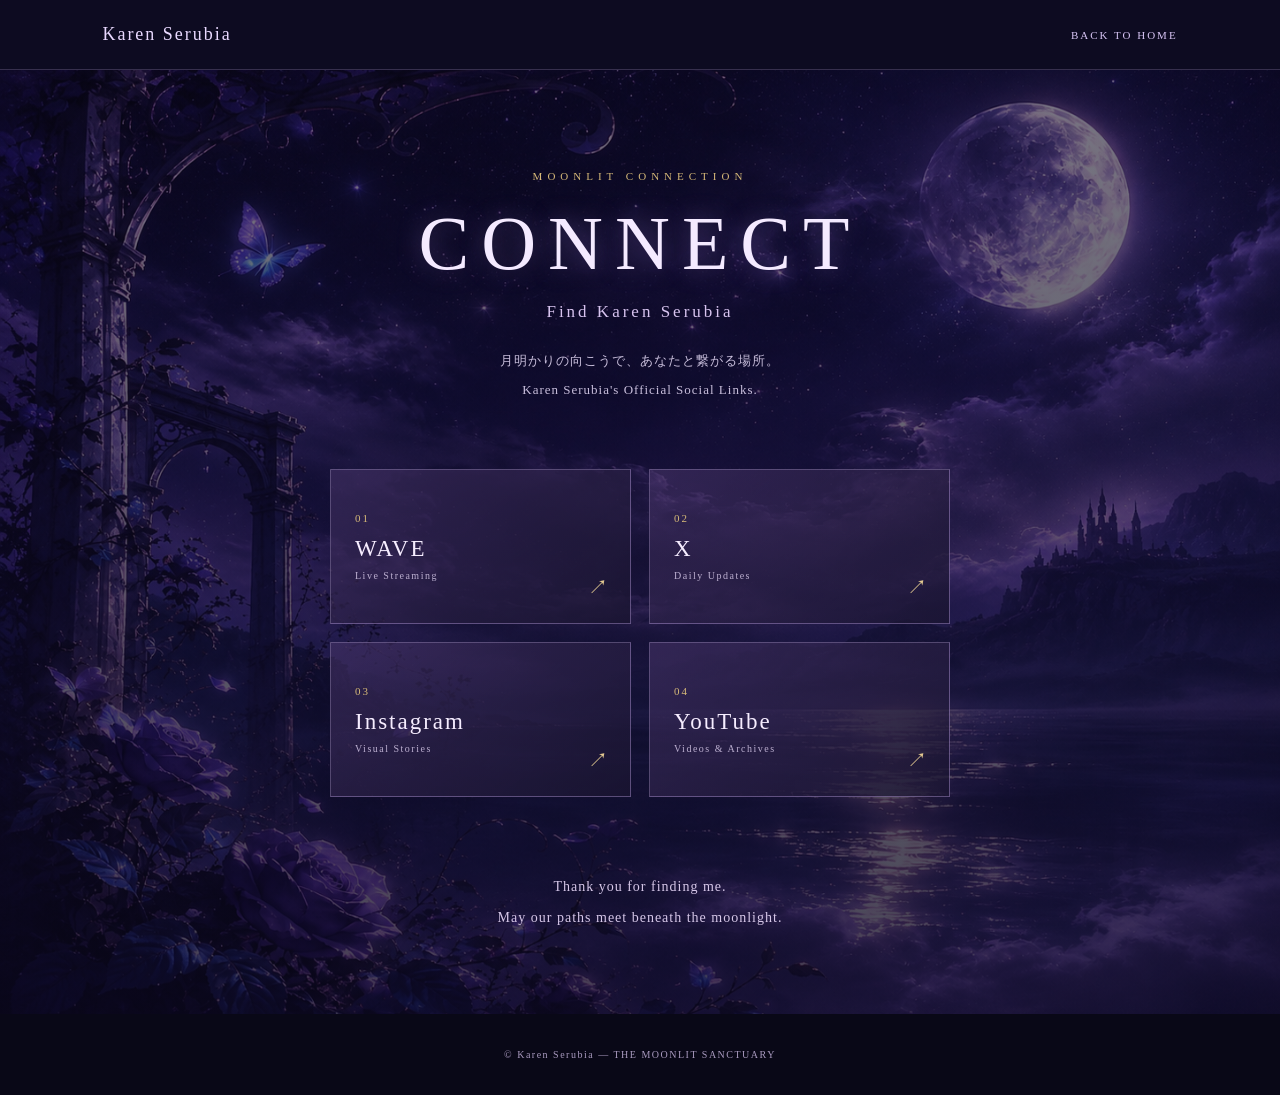
==== content.html @ e01d3e3f "Initial commit - Karen Serubia Website" ====
<!DOCTYPE html>
<html lang="ja">
<head>
  <meta charset="UTF-8">
  <meta name="viewport" content="width=device-width, initial-scale=1.0">
  <title>CONNECT | Karen Serubia</title>
  <meta name="description" content="Find Karen Serubia on social media.">
  <link rel="stylesheet" href="css/style.css">
  <link rel="stylesheet" href="css/content.css">
</head>

<body>

  <header class="connect-header">
    <a href="index.html" class="connect-logo">Karen Serubia</a>
    <a href="index.html" class="connect-back">BACK TO HOME</a>
  </header>

  <main class="connect-main">

    <section class="connect-hero">
      <span class="connect-eyebrow">MOONLIT CONNECTION</span>
      <h1>CONNECT</h1>
      <p class="connect-subtitle">Find Karen Serubia</p>
      <p class="connect-intro">
        月明かりの向こうで、あなたと繋がる場所。<br>
        Karen Serubia's Official Social Links.
      </p>
    </section>

    <section class="connect-links">

      <a class="connect-card" href="https://wavejp.onelink.me/cCTa/inappshareprofilejp?af_dp=wavelive%3A%2F%2F&w_user=ecd4c437-b8e3-474d-b31a-c574b41d177b" target="_blank" rel="noopener noreferrer">
        <span class="connect-number">01</span>
        <span class="connect-platform">WAVE</span>
        <span class="connect-description">Live Streaming</span>
        <span class="connect-arrow">↗</span>
      </a>

      <a class="connect-card" href="https://x.com/ks_greedyhope?s=11" target="_blank" rel="noopener noreferrer">
        <span class="connect-number">02</span>
        <span class="connect-platform">X</span>
        <span class="connect-description">Daily Updates</span>
        <span class="connect-arrow">↗</span>
      </a>

      <a class="connect-card" href="https://www.instagram.com/karenserubia_greedyhope?exln=MWFnZTltOWVjOWl5NA%3D%3D&utm_source=qr" target="_blank" rel="noopener noreferrer">
        <span class="connect-number">03</span>
        <span class="connect-platform">Instagram</span>
        <span class="connect-description">Visual Stories</span>
        <span class="connect-arrow">↗</span>
      </a>

      <a class="connect-card" href="https://youtube.com/@karenserubia?si=is0Ic-wHTHymAP7D" target="_blank" rel="noopener noreferrer">
        <span class="connect-number">04</span>
        <span class="connect-platform">YouTube</span>
        <span class="connect-description">Videos & Archives</span>
        <span class="connect-arrow">↗</span>
      </a>

    </section>

    <p class="connect-message">
      Thank you for finding me.<br>
      May our paths meet beneath the moonlight.
    </p>

  </main>

  <footer class="connect-footer">
    <p>© Karen Serubia — THE MOONLIT SANCTUARY</p>
  </footer>

</body>
</html>
---- css/style.css ----
@charset "UTF-8";
:root {
  --navy: #101329;
  --deep-violet: #24183b;
  --lavender: #c6a9e8;
  --moon-blue: #8ebBff;
  --gold: #b89a69;
  --ivory: #f1eaf1;
  --muted: #d8cddd;
}
* { box-sizing: border-box; }
html { min-width: 320px; background: var(--navy); }
body {
  margin: 0; color: var(--ivory); background: var(--navy);
  font-family: "Noto Serif JP", serif;
}
a { color: inherit; text-decoration: none; }
.site-shell { min-height: 100svh; overflow: hidden; }
.site-header {
  position: absolute; z-index: 20; inset: 0 0 auto;
  min-height: 82px; display: flex; align-items: center; justify-content: space-between;
  gap: 24px; padding: 12px clamp(18px, 4vw, 64px);
  background: linear-gradient(180deg, rgba(12,13,35,.88), rgba(12,13,35,.35));
  border-bottom: 1px solid rgba(184,154,105,.62);
}
.brand { display: inline-flex; align-items: center; gap: 10px; flex: 0 0 auto; }
.brand-moon { color: #e7d2a6; font-size: 48px; line-height: 1; text-shadow: 0 0 18px #b89a69; }
.brand-copy { display: flex; flex-direction: column; }
.brand-name { font: italic 500 clamp(25px, 2.5vw, 38px)/.95 "Cormorant Garamond", serif; letter-spacing: .02em; white-space: nowrap; }
.brand-tagline { margin-top: 7px; font: 10px "Cormorant Garamond", serif; letter-spacing: .22em; text-align: center; color: #dfcfb7; }
.global-nav { display: flex; align-items: center; justify-content: flex-end; gap: clamp(12px, 1.7vw, 28px); }
.global-nav a { position: relative; padding: 10px 0; font: 500 clamp(11px, 1.05vw, 15px) "Cormorant Garamond", serif; letter-spacing: .09em; white-space: nowrap; color: #f1eaf1; transition: color .25s ease; }
.global-nav a::after { content: ""; position: absolute; left: 50%; bottom: 2px; width: 0; height: 1px; background: var(--gold); transition: width .25s ease, left .25s ease; }
.global-nav a:hover, .global-nav a.active { color: #e4c8ff; }
.global-nav a:hover::after, .global-nav a.active::after { width: 100%; left: 0; }
.menu-toggle { display: none; }
.hero { position: relative; min-height: 100svh; isolation: isolate; overflow: hidden; background: #0b1029; }
.hero-image { position: absolute; z-index: -3; inset: 0; background: url("../images/home-hero.png") center 42% / cover no-repeat; transform: scale(1.015); animation: sceneBreath 18s ease-in-out infinite alternate; }
.hero-shade { position: absolute; z-index: -2; inset: 0; background: linear-gradient(90deg, rgba(10,12,35,.74) 0%, rgba(10,12,35,.48) 26%, rgba(10,12,35,.04) 58%, rgba(10,12,35,.16) 100%), linear-gradient(180deg, rgba(8,10,28,.12), transparent 45%, rgba(8,10,28,.28)); }
.ambient-glow { position: absolute; z-index: -1; inset: 0; pointer-events: none; background: radial-gradient(ellipse at 51% 40%, rgba(172,140,255,.10), transparent 38%); animation: glowPulse 10s ease-in-out infinite alternate; }
.welcome-panel { position: absolute; top: 19%; left: clamp(28px, 11vw, 170px); width: min(31vw, 430px); max-width: 430px; text-shadow: 0 2px 16px rgba(7,8,28,.9); }
.eyebrow { margin: 0 0 16px; color: #d8c4e7; font: 11px "Cormorant Garamond", serif; letter-spacing: .2em; }
.welcome-panel h1 { margin: 0 0 20px; font: 400 clamp(20px, 1.8vw, 28px)/1.65 "Noto Serif JP", serif; letter-spacing: .08em; }
.welcome-panel h1 span { display: inline-block; margin-bottom: 4px; color: #e5c8dc; font: italic 400 clamp(30px, 3.2vw, 46px)/1 "Cormorant Garamond", serif; letter-spacing: .01em; }
.welcome-panel p:not(.eyebrow):not(.signature) { margin: 17px 0; color: #f0e8f1; font-size: clamp(12px, 1vw, 15px); line-height: 2.05; letter-spacing: .06em; }
.ornament { display: flex; align-items: center; gap: 9px; width: 85%; margin: 13px 0 20px; color: var(--gold); }
.ornament i { height: 1px; flex: 1; background: linear-gradient(90deg, transparent, var(--gold), transparent); }
.ornament b { font-size: 18px; font-weight: 400; }
.signature { margin: 20px 0 0; color: #e8d1e8; font: italic 26px "Cormorant Garamond", serif; }
.signature span { color: var(--gold); font-size: 17px; }
.enter-button {
  position: absolute; left: 50%; bottom: 3.5%; transform: translateX(-50%);
  display: flex; flex-direction: column; align-items: center; justify-content: center;
  width: 228px; min-height: 82px; padding: 10px 18px;
  border: 1px solid rgba(213,180,126,.9); outline: 1px solid rgba(213,180,126,.35); outline-offset: 4px;
  background: linear-gradient(135deg, rgba(47,28,75,.92), rgba(24,18,52,.92));
  box-shadow: 0 0 26px rgba(151,111,208,.32), inset 0 0 20px rgba(197,169,232,.12);
  clip-path: polygon(8% 0,92% 0,100% 50%,92% 100%,8% 100%,0 50%);
  transition: filter .3s ease, transform .3s ease;
}
.enter-button:hover { filter: brightness(1.25); transform: translateX(-50%) translateY(-4px); }
.enter-small { color: #d8bd91; font: 10px "Cormorant Garamond", serif; letter-spacing: .2em; }
.enter-main { font: 500 25px/.95 "Cormorant Garamond", serif; letter-spacing: .14em; }
.enter-sub { margin-top: 3px; font: 11px "Cormorant Garamond", serif; letter-spacing: .18em; }
.music-box {
  position: absolute; right: clamp(20px, 4vw, 62px); bottom: 5%;
  width: min(330px, 28vw); padding: 12px 15px 10px;
  border: 1px solid rgba(184,154,105,.88); outline: 1px solid rgba(184,154,105,.28); outline-offset: 4px;
  background: rgba(14,15,39,.83); box-shadow: 0 8px 30px rgba(0,0,0,.25); backdrop-filter: blur(8px);
}
.music-heading { text-align: center; color: #e4d2ec; font: italic 17px "Cormorant Garamond", serif; letter-spacing: .04em; }
.music-heading span { color: #9c8bdb; font-size: 12px; }
.music-content { display: grid; grid-template-columns: 48px 1fr 38px; align-items: center; gap: 10px; margin-top: 10px; }
.album-art { display: grid; place-items: center; width: 48px; aspect-ratio: 1; border: 1px solid var(--gold); background: radial-gradient(circle, #8c78b6, #202448 65%, #101329); color: #f0d8a8; font-size: 25px; }
.track-info { display: flex; flex-direction: column; min-width: 0; }
.track-info strong { overflow: hidden; color: #f4eaf3; font: 500 15px "Cormorant Garamond", serif; text-overflow: ellipsis; white-space: nowrap; }
.track-info > span, .track-time, .music-footnote { color: #c9bfd0; font-size: 10px; }
.track-time { display: flex; justify-content: space-between; margin-top: 5px; font-family: "Cormorant Garamond", serif; }
.seek { width: 100%; height: 3px; margin: 5px 0 0; accent-color: #c6a9e8; cursor: pointer; }
.play-button { width: 36px; height: 36px; border: 1px solid var(--gold); border-radius: 50%; color: #fff; background: rgba(126,93,168,.6); cursor: pointer; transition: background .2s ease, transform .2s ease; }
.play-button:hover { background: #765b9d; transform: scale(1.06); }
.music-footnote { margin-top: 8px; text-align: center; opacity: .8; }
.butterfly { position: absolute; color: #a8c7ff; filter: drop-shadow(0 0 9px #76a9ff); pointer-events: none; animation: butterflyDrift 8s ease-in-out infinite; }
.butterfly-one { top: 27%; left: 7%; font-size: 27px; }
.butterfly-two { top: 48%; right: 8%; font-size: 21px; animation-delay: -3.5s; }
.bottom-caption { position: absolute; bottom: 16px; left: 50%; transform: translateX(-50%); color: rgba(235,220,241,.68); font: italic 12px "Cormorant Garamond", serif; letter-spacing: .12em; white-space: nowrap; }
@keyframes sceneBreath { from { transform: scale(1.015); } to { transform: scale(1.055); } }
@keyframes glowPulse { from { opacity: .45; } to { opacity: .9; } }
@keyframes butterflyDrift { 0%,100% { transform: translate(0,0) rotate(-7deg); } 50% { transform: translate(12px,-18px) rotate(7deg); } }

@media (max-width: 1100px) {
  .site-header { min-height: 74px; }
  .brand-moon { font-size: 40px; }
  .global-nav { gap: 12px; }
  .global-nav a { font-size: 11px; }
  .welcome-panel { left: 6%; width: 34%; }
  .music-box { width: 300px; }
}
@media (max-width: 760px) {
  .site-header { min-height: 68px; padding: 10px 18px; }
  .brand-moon { font-size: 37px; }
  .brand-name { font-size: 27px; }
  .brand-tagline { font-size: 8px; }
  .menu-toggle { display: flex; flex-direction: column; justify-content: center; gap: 6px; width: 42px; height: 42px; padding: 8px; border: 1px solid rgba(184,154,105,.65); background: rgba(16,19,41,.6); cursor: pointer; }
  .menu-toggle span { display: block; height: 1px; width: 100%; background: #f1eaf1; }
  .global-nav { position: absolute; top: 100%; left: 0; right: 0; display: none; flex-direction: column; align-items: stretch; gap: 0; padding: 12px 22px 18px; background: rgba(12,13,35,.96); border-bottom: 1px solid rgba(184,154,105,.55); }
  .global-nav.is-open { display: flex; }
  .global-nav a { padding: 12px 5px; font-size: 15px; border-bottom: 1px solid rgba(184,154,105,.16); }
  .global-nav a::after { display: none; }
  .hero { min-height: 920px; min-height: max(920px, 100svh); }
  .hero-image { background-position: 56% center; }
  .hero-shade { background: linear-gradient(180deg, rgba(9,11,31,.28), rgba(9,11,31,.08) 38%, rgba(9,11,31,.82) 72%, rgba(9,11,31,.94)); }
  .welcome-panel { top: 105px; left: 7%; width: 86%; max-width: 500px; text-align: center; }
  .eyebrow { margin-bottom: 8px; font-size: 9px; }
  .welcome-panel h1 { margin-bottom: 8px; font-size: 25px; line-height: 1.5; }
  .welcome-panel h1 span { font-size: 43px; }
  .ornament { width: 70%; margin: 8px auto 12px; }
  .welcome-panel p:not(.eyebrow):not(.signature) { margin: 9px 0; font-size: 11px; line-height: 1.85; }
  .signature { margin-top: 10px; font-size: 22px; }
  .enter-button { bottom: 155px; width: 205px; min-height: 70px; }
  .music-box { right: 50%; bottom: 35px; transform: translateX(50%); width: min(340px, 86vw); }
  .bottom-caption { display: none; }
  .butterfly-one { top: 43%; left: 5%; font-size: 20px; }
  .butterfly-two { top: 53%; right: 6%; font-size: 18px; }
}
@media (max-width: 390px) {
  .brand-name { font-size: 24px; }
  .welcome-panel { top: 100px; }
  .welcome-panel h1 { font-size: 22px; }
  .welcome-panel h1 span { font-size: 39px; }
  .welcome-panel p:not(.eyebrow):not(.signature) { font-size: 10px; }
  .enter-button { bottom: 153px; }
}
@media (prefers-reduced-motion: reduce) {
  *, *::before, *::after { animation-duration: .01ms !important; animation-iteration-count: 1 !important; scroll-behavior: auto !important; transition-duration: .01ms !important; }
}
---- css/content.css ----
/* =========================
   CONNECT PAGE
========================= */

.connect-header {
    width: 100%;
    padding: 24px 8%;
    display: flex;
    justify-content: space-between;
    align-items: center;
    border-bottom: 1px solid rgba(221, 190, 255, 0.2);
    background: rgba(13, 10, 32, 0.85);
  }
  
  .connect-logo {
    color: #e9d9ff;
    font-family: Georgia, serif;
    font-size: 18px;
    letter-spacing: 2px;
    text-decoration: none;
  }
  
  .connect-back {
    color: #d8c5f5;
    font-size: 11px;
    letter-spacing: 2px;
    text-decoration: none;
    transition: color 0.3s ease;
  }
  
  .connect-back:hover {
    color: #e9c982;
  }
  
  .connect-main {
    min-height: 85vh;
    padding: 100px 20px 80px;
    background:
      radial-gradient(ellipse at 50% 15%, rgba(105, 72, 151, 0.3), transparent 55%),
      linear-gradient(180deg, #17122f 0%, #0b0a1c 100%);
    color: #f5edff;
    text-align: center;
  }
  
  .connect-hero {
    margin: 0 auto 65px;
  }
  
  .connect-eyebrow {
    display: block;
    margin-bottom: 18px;
    color: #d6b978;
    font-size: 11px;
    letter-spacing: 5px;
  }
  
  .connect-hero h1 {
    margin: 0;
    font-family: Georgia, serif;
    font-size: clamp(42px, 8vw, 76px);
    font-weight: 400;
    letter-spacing: 12px;
    color: #f4eaff;
    text-shadow: 0 0 25px rgba(193, 156, 255, 0.35);
  }
  
  .connect-subtitle {
    margin: 15px 0 25px;
    color: #d8c4f0;
    font-family: Georgia, serif;
    font-size: 17px;
    letter-spacing: 3px;
  }
  
  .connect-intro {
    color: #c9bfdc;
    font-size: 13px;
    line-height: 2.2;
    letter-spacing: 1px;
  }
  
  .connect-links {
    width: min(100%, 620px);
    margin: 0 auto;
    display: grid;
    grid-template-columns: repeat(2, minmax(0, 1fr));
    gap: 18px;
  }
  
  .connect-card {
    position: relative;
    min-height: 155px;
    padding: 28px 24px;
    display: flex;
    flex-direction: column;
    align-items: flex-start;
    justify-content: center;
    overflow: hidden;
    border: 1px solid rgba(218, 192, 255, 0.3);
    background: linear-gradient(
      145deg,
      rgba(73, 53, 107, 0.55),
      rgba(25, 20, 48, 0.8)
    );
    color: #f6edff;
    text-align: left;
    text-decoration: none;
    transition: transform 0.35s ease, border-color 0.35s ease,
      box-shadow 0.35s ease;
  }
  
  .connect-card:hover {
    transform: translateY(-5px);
    border-color: #d8bd83;
    box-shadow: 0 10px 35px rgba(177, 139, 230, 0.2);
  }
  
  .connect-number {
    margin-bottom: 12px;
    color: #d6b978;
    font-family: Georgia, serif;
    font-size: 11px;
    letter-spacing: 2px;
  }
  
  .connect-platform {
    font-family: Georgia, serif;
    font-size: 23px;
    letter-spacing: 2px;
  }
  
  .connect-description {
    margin-top: 8px;
    color: #bdb0d1;
    font-size: 10px;
    letter-spacing: 1.5px;
  }
  
  .connect-arrow {
    position: absolute;
    right: 22px;
    bottom: 22px;
    color: #e4ca91;
    font-size: 20px;
  }
  
  .connect-message {
    margin: 75px auto 0;
    color: #d6c7e8;
    font-family: Georgia, serif;
    font-size: 14px;
    line-height: 2.2;
    letter-spacing: 1px;
  }
  
  .connect-footer {
    padding: 25px 15px;
    background: #090817;
    color: #a99abf;
    text-align: center;
    font-size: 10px;
    letter-spacing: 1.5px;
  }
  
  /* Mobile */
  
  @media (max-width: 600px) {
    .connect-header {
      padding: 20px 5%;
    }
  
    .connect-logo {
      font-size: 15px;
    }
  
    .connect-main {
      padding: 75px 18px 60px;
    }
  
    .connect-hero {
      margin-bottom: 45px;
    }
  
    .connect-hero h1 {
      letter-spacing: 7px;
    }
  
    .connect-links {
      grid-template-columns: 1fr;
      gap: 14px;
    }
  
    .connect-card {
      min-height: 130px;
    }
  
    .connect-message {
      margin-top: 55px;
    }
  }
/* CONNECT 背景画像 */

.connect-main {
  background:
    linear-gradient(
      rgba(11, 8, 30, 0.55),
      rgba(11, 8, 30, 0.75)
    ),
    url("../images/connect-background.png")
    center center / cover no-repeat;
}
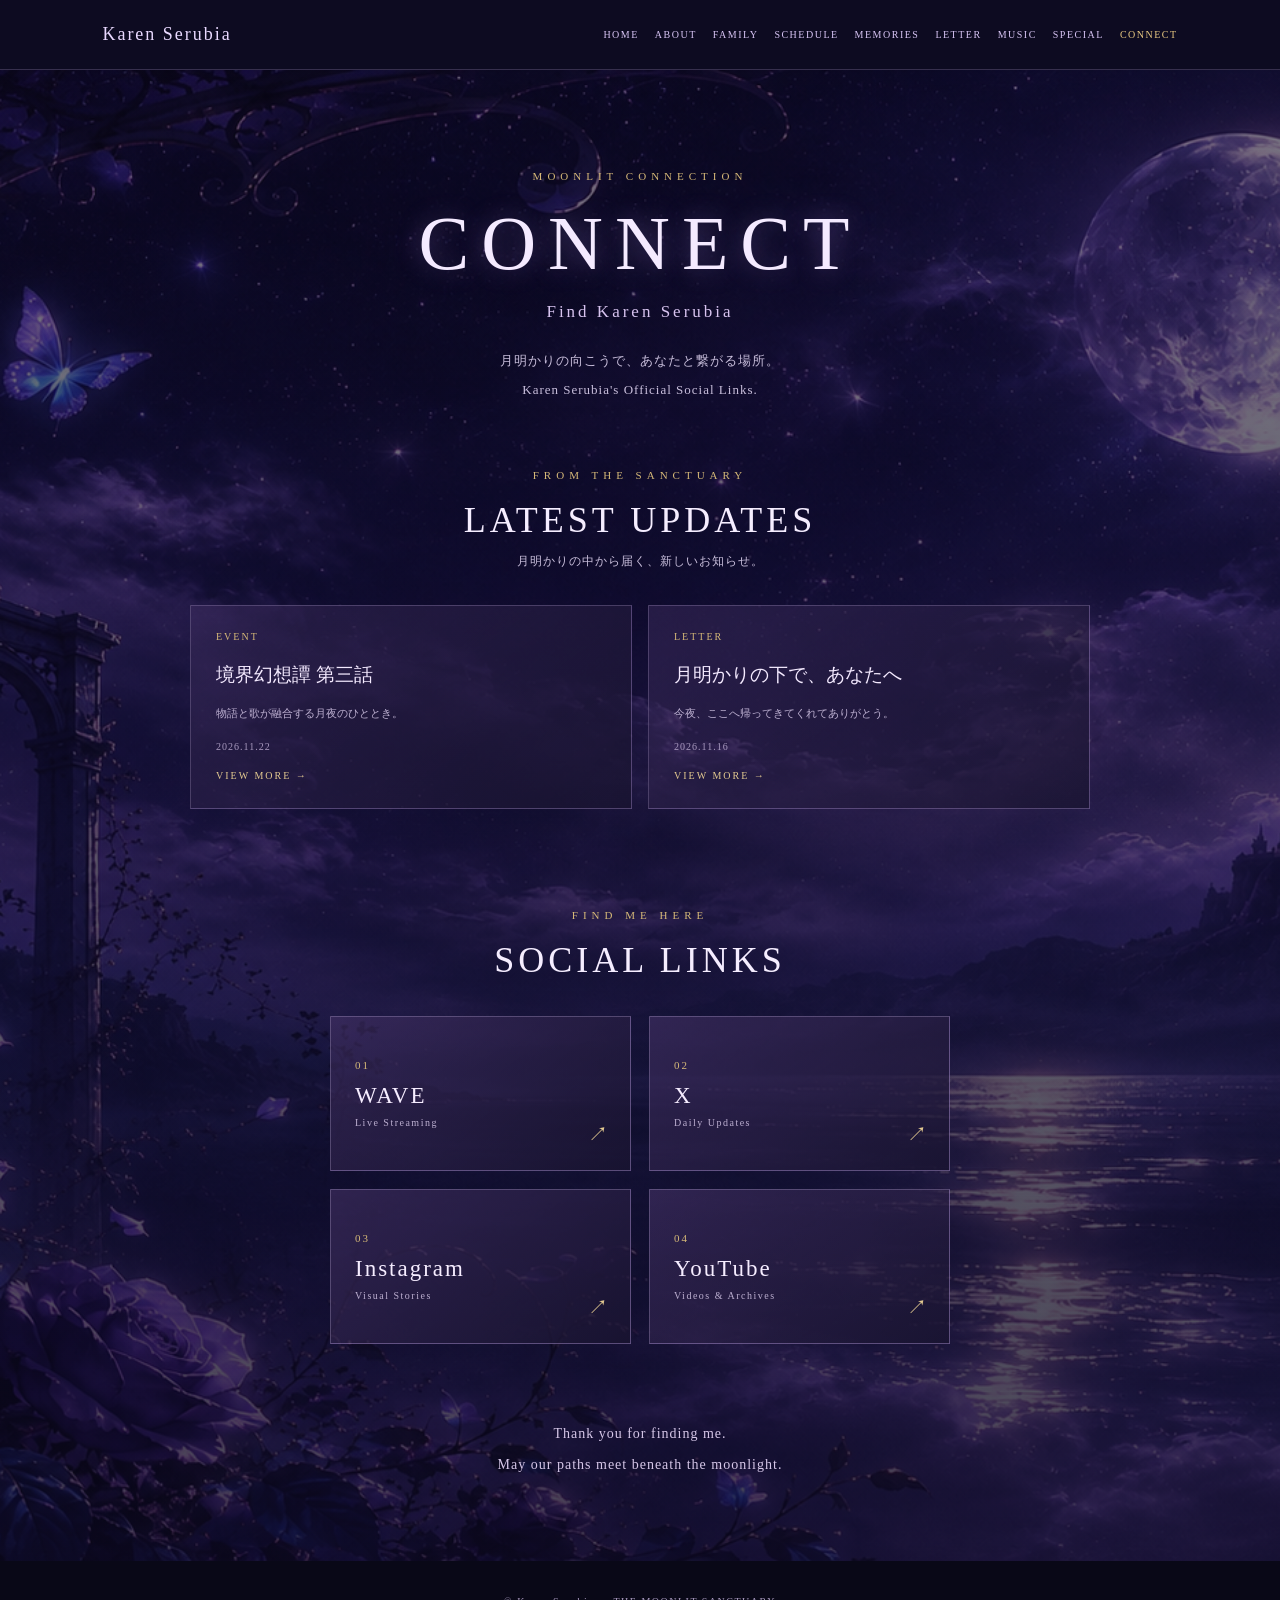
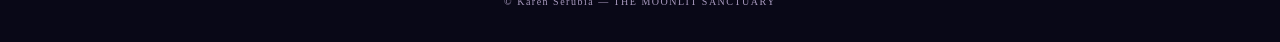
==== commit 09856ccd: "Update CONNECT page" ====
--- a/content.html
+++ b/content.html
@@ -5,19 +5,33 @@
   <meta name="viewport" content="width=device-width, initial-scale=1.0">
   <title>CONNECT | Karen Serubia</title>
   <meta name="description" content="Find Karen Serubia on social media.">
+
   <link rel="stylesheet" href="css/style.css">
   <link rel="stylesheet" href="css/content.css">
 </head>
 
 <body>
 
+  <!-- CONNECT NAVIGATION -->
   <header class="connect-header">
     <a href="index.html" class="connect-logo">Karen Serubia</a>
-    <a href="index.html" class="connect-back">BACK TO HOME</a>
+
+    <nav class="connect-nav" aria-label="CONNECT navigation">
+      <a href="index.html">HOME</a>
+      <a href="about.html">ABOUT</a>
+      <a href="family.html">FAMILY</a>
+      <a href="schedule.html">SCHEDULE</a>
+      <a href="memories.html">MEMORIES</a>
+      <a href="letter.html">LETTER</a>
+      <a href="music.html">MUSIC</a>
+      <a href="special.html">SPECIAL</a>
+      <a href="content.html" class="active">CONNECT</a>
+    </nav>
   </header>
 
   <main class="connect-main">
 
+    <!-- HERO -->
     <section class="connect-hero">
       <span class="connect-eyebrow">MOONLIT CONNECTION</span>
       <h1>CONNECT</h1>
@@ -28,36 +42,57 @@
       </p>
     </section>
 
-    <section class="connect-links">
+    <!-- LATEST UPDATES -->
+    <section class="connect-updates">
+      <div class="connect-section-heading">
+        <span class="connect-eyebrow">FROM THE SANCTUARY</span>
+        <h2>LATEST UPDATES</h2>
+        <p>月明かりの中から届く、新しいお知らせ。</p>
+      </div>
 
-      <a class="connect-card" href="https://wavejp.onelink.me/cCTa/inappshareprofilejp?af_dp=wavelive%3A%2F%2F&w_user=ecd4c437-b8e3-474d-b31a-c574b41d177b" target="_blank" rel="noopener noreferrer">
-        <span class="connect-number">01</span>
-        <span class="connect-platform">WAVE</span>
-        <span class="connect-description">Live Streaming</span>
-        <span class="connect-arrow">↗</span>
-      </a>
+      <div id="connect-update-list" class="connect-update-list">
+        <p class="connect-loading">Loading updates...</p>
+      </div>
+    </section>
 
-      <a class="connect-card" href="https://x.com/ks_greedyhope?s=11" target="_blank" rel="noopener noreferrer">
-        <span class="connect-number">02</span>
-        <span class="connect-platform">X</span>
-        <span class="connect-description">Daily Updates</span>
-        <span class="connect-arrow">↗</span>
-      </a>
+    <!-- SOCIAL LINKS -->
+    <section class="connect-social">
+      <div class="connect-section-heading">
+        <span class="connect-eyebrow">FIND ME HERE</span>
+        <h2>SOCIAL LINKS</h2>
+      </div>
 
-      <a class="connect-card" href="https://www.instagram.com/karenserubia_greedyhope?exln=MWFnZTltOWVjOWl5NA%3D%3D&utm_source=qr" target="_blank" rel="noopener noreferrer">
-        <span class="connect-number">03</span>
-        <span class="connect-platform">Instagram</span>
-        <span class="connect-description">Visual Stories</span>
-        <span class="connect-arrow">↗</span>
-      </a>
+      <div class="connect-links">
 
-      <a class="connect-card" href="https://youtube.com/@karenserubia?si=is0Ic-wHTHymAP7D" target="_blank" rel="noopener noreferrer">
-        <span class="connect-number">04</span>
-        <span class="connect-platform">YouTube</span>
-        <span class="connect-description">Videos & Archives</span>
-        <span class="connect-arrow">↗</span>
-      </a>
+        <a class="connect-card" href="https://wavejp.onelink.me/cCTa/inappshareprofilejp?af_dp=wavelive%3A%2F%2F&w_user=ecd4c437-b8e3-474d-b31a-c574b41d177b" target="_blank" rel="noopener noreferrer">
+          <span class="connect-number">01</span>
+          <span class="connect-platform">WAVE</span>
+          <span class="connect-description">Live Streaming</span>
+          <span class="connect-arrow">↗</span>
+        </a>
 
+        <a class="connect-card" href="https://x.com/ks_greedyhope?s=11" target="_blank" rel="noopener noreferrer">
+          <span class="connect-number">02</span>
+          <span class="connect-platform">X</span>
+          <span class="connect-description">Daily Updates</span>
+          <span class="connect-arrow">↗</span>
+        </a>
+
+        <a class="connect-card" href="https://www.instagram.com/karenserubia_greedyhope?exln=MWFnZTltOWVjOWl5NA%3D%3D&utm_source=qr" target="_blank" rel="noopener noreferrer">
+          <span class="connect-number">03</span>
+          <span class="connect-platform">Instagram</span>
+          <span class="connect-description">Visual Stories</span>
+          <span class="connect-arrow">↗</span>
+        </a>
+
+        <a class="connect-card" href="https://youtube.com/@karenserubia?si=is0Ic-wHTHymAP7D" target="_blank" rel="noopener noreferrer">
+          <span class="connect-number">04</span>
+          <span class="connect-platform">YouTube</span>
+          <span class="connect-description">Videos & Archives</span>
+          <span class="connect-arrow">↗</span>
+        </a>
+
+      </div>
     </section>
 
     <p class="connect-message">
@@ -71,5 +106,10 @@
     <p>© Karen Serubia — THE MOONLIT SANCTUARY</p>
   </footer>
 
+  <!-- DATA -->
+  <script src="js/schedule-data.js"></script>
+  <script src="js/letter-data.js"></script>
+  <script src="js/connect.js"></script>
+
 </body>
 </html>
--- a/css/content.css
+++ b/css/content.css
@@ -208,4 +208,245 @@
     ),
     url("../images/connect-background.png")
     center center / cover no-repeat;
-} +}
+/* =========================================
+   CONNECT NAVIGATION
+========================================= */
+
+.connect-header {
+  position: relative;
+  flex-wrap: wrap;
+  gap: 20px;
+}
+
+.connect-nav {
+  display: flex;
+  align-items: center;
+  justify-content: flex-end;
+  flex-wrap: wrap;
+  gap: 16px;
+}
+
+.connect-nav a {
+  color: #d8c5f5;
+  font-size: 10px;
+  letter-spacing: 1.5px;
+  text-decoration: none;
+  transition: color 0.3s ease;
+}
+
+.connect-nav a:hover,
+.connect-nav a.active {
+  color: #e9c982;
+}
+
+/* =========================================
+   LATEST UPDATES
+========================================= */
+
+.connect-updates {
+  width: min(100%, 900px);
+  margin: 0 auto 100px;
+}
+
+.connect-section-heading {
+  margin-bottom: 35px;
+}
+
+.connect-section-heading h2 {
+  margin: 12px 0;
+  font-family: Georgia, serif;
+  font-size: clamp(25px, 5vw, 36px);
+  font-weight: 400;
+  letter-spacing: 4px;
+}
+
+.connect-section-heading p {
+  color: #c9bfdc;
+  font-size: 12px;
+  letter-spacing: 1px;
+}
+
+.connect-update-list {
+  display: grid;
+  grid-template-columns: repeat(2, minmax(0, 1fr));
+  gap: 16px;
+  text-align: left;
+}
+
+.connect-update-card {
+  position: relative;
+  padding: 25px;
+  border: 1px solid rgba(218, 192, 255, 0.25);
+  background: linear-gradient(
+    145deg,
+    rgba(73, 53, 107, 0.4),
+    rgba(25, 20, 48, 0.75)
+  );
+}
+
+.connect-update-top {
+  display: flex;
+  align-items: center;
+  justify-content: space-between;
+  gap: 10px;
+  margin-bottom: 18px;
+}
+
+.connect-update-category {
+  color: #d6b978;
+  font-size: 10px;
+  letter-spacing: 2px;
+}
+
+.connect-new-badge {
+  padding: 4px 9px;
+  border: 1px solid #d8bd83;
+  color: #e9c982;
+  font-family: Georgia, serif;
+  font-size: 10px;
+  letter-spacing: 2px;
+}
+
+.connect-update-card h3 {
+  margin: 0 0 12px;
+  color: #f4eaff;
+  font-family: Georgia, serif;
+  font-size: 19px;
+  font-weight: 400;
+  line-height: 1.6;
+}
+
+.connect-update-description {
+  color: #bdb0d1;
+  font-size: 11px;
+  line-height: 1.9;
+}
+
+.connect-update-date {
+  display: block;
+  margin-top: 18px;
+  color: #a99abf;
+  font-size: 10px;
+  letter-spacing: 1px;
+}
+
+.connect-update-link {
+  display: inline-block;
+  margin-top: 18px;
+  color: #e4ca91;
+  font-size: 10px;
+  letter-spacing: 2px;
+  text-decoration: none;
+}
+
+.connect-loading {
+  color: #c9bfdc;
+  font-size: 12px;
+}
+
+.connect-social {
+  margin-top: 30px;
+}
+
+@media (max-width: 850px) {
+  .connect-nav {
+    justify-content: center;
+    gap: 12px;
+  }
+}
+
+@media (max-width: 600px) {
+  .connect-header {
+    justify-content: center;
+    padding: 20px 5%;
+  }
+
+  .connect-nav {
+    gap: 12px 14px;
+  }
+
+  .connect-nav a {
+    font-size: 9px;
+  }
+
+  .connect-update-list {
+    grid-template-columns: 1fr;
+  }
+
+  .connect-updates {
+    margin-bottom: 75px;
+  }
+
+  .connect-update-card {
+    padding: 22px;
+  }
+}
+/* =========================================
+   CONNECT PAGE ANIMATION
+========================================= */
+
+@keyframes connectFadeUp {
+  from {
+    opacity: 0;
+    transform: translateY(20px);
+  }
+
+  to {
+    opacity: 1;
+    transform: translateY(0);
+  }
+}
+
+/* CONNECTページ全体 */
+
+.connect-main .connect-hero {
+  animation: connectFadeUp 0.9s ease both;
+}
+
+/* LATEST UPDATES */
+
+.connect-main .connect-updates {
+  animation: connectFadeUp 0.9s ease 0.2s both;
+}
+
+/* SOCIAL LINKS */
+
+.connect-main .connect-social {
+  animation: connectFadeUp 0.9s ease 0.4s both;
+}
+
+/* 動きを控えたい場合 */
+
+@media (prefers-reduced-motion: reduce) {
+  .connect-main .connect-hero,
+  .connect-main .connect-updates,
+  .connect-main .connect-social {
+    animation: none;
+  }
+}
+/* SOCIAL CARDS */
+.connect-main .connect-card {
+  animation: connectFadeUp 0.8s ease both;
+}
+
+.connect-main .connect-card:nth-child(1) {
+  animation-delay: 0.5s;
+}
+
+.connect-main .connect-card:nth-child(2) {
+  animation-delay: 0.65s;
+}
+
+.connect-main .connect-card:nth-child(3) {
+  animation-delay: 0.8s;
+}
+
+.connect-main .connect-card:nth-child(4) {
+  animation-delay: 0.95s;
+}
+
+/* FINAL MESSAGE */
+.connect-main .connect-message {
+  animation: connectFadeUp 1s ease 1.1s both;
+}
